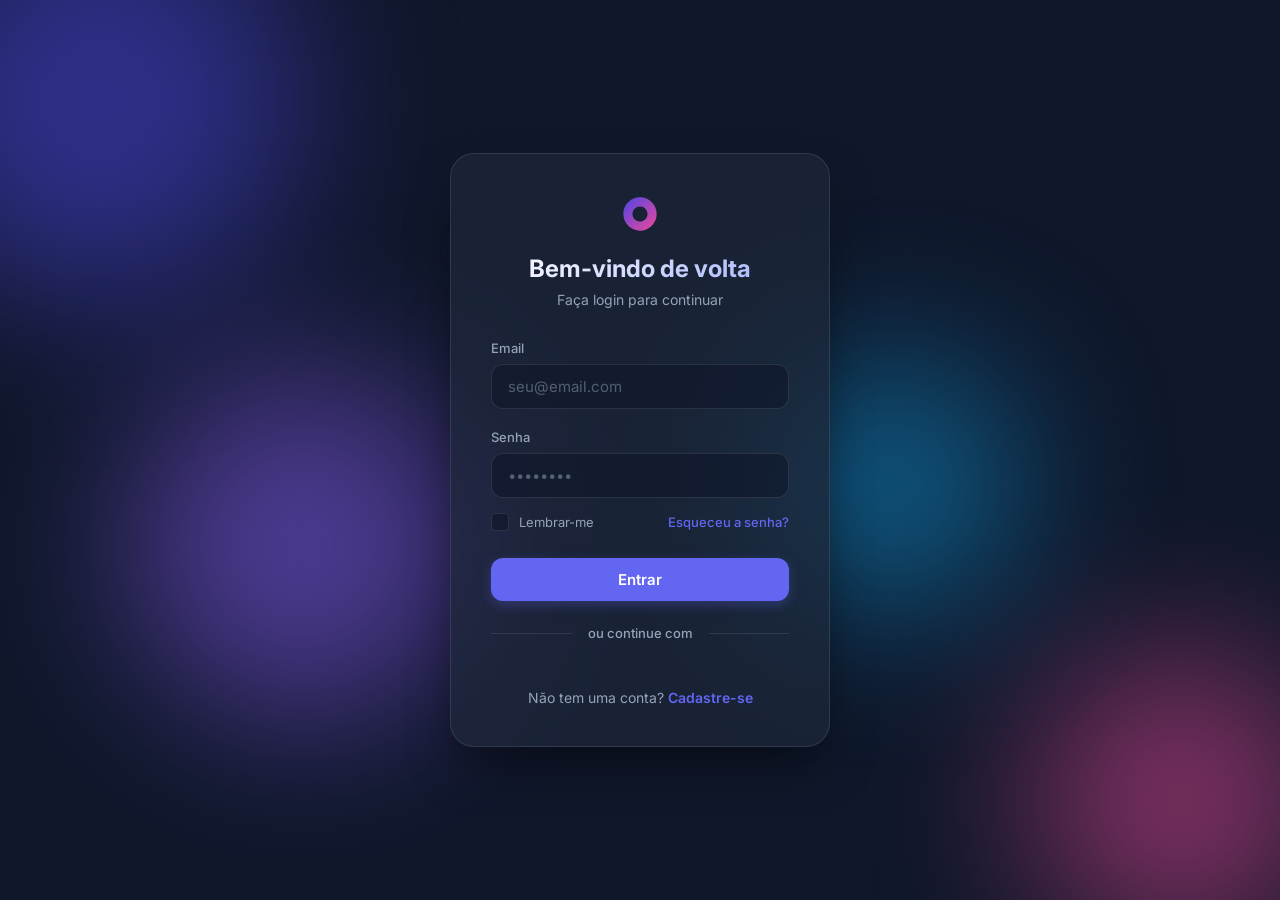
==== index.html @ 13ecdbca "first commit" ====
<!DOCTYPE html>
<html lang="pt-BR">
<head>
    <meta charset="UTF-8">
    <meta name="viewport" content="width=device-width, initial-scale=1.0">
    <title>Login Exclusivo</title>
    <link rel="stylesheet" href="style.css">
    <!-- Google Fonts -->
    <link rel="preconnect" href="https://fonts.googleapis.com">
    <link rel="preconnect" href="https://fonts.gstatic.com" crossorigin>
    <link href="https://fonts.googleapis.com/css2?family=Inter:wght@300;400;500;600;700&display=swap" rel="stylesheet">
    <!-- Google Identity Services -->
    <script src="https://accounts.google.com/gsi/client" async defer></script>
</head>
<body>
    <div class="background-bubbles">
        <div class="bubble"></div>
        <div class="bubble"></div>
        <div class="bubble"></div>
        <div class="bubble"></div>
    </div>
    
    <div class="login-container">
        <div class="login-card">
            <div class="logo-area">
                <svg width="40" height="40" viewBox="0 0 24 24" fill="none" xmlns="http://www.w3.org/2000/svg">
                    <path fill-rule="evenodd" clip-rule="evenodd" d="M12 22C17.5228 22 22 17.5228 22 12C22 6.47715 17.5228 2 12 2C6.47715 2 2 6.47715 2 12C2 17.5228 6.47715 22 12 22ZM12 16.5C14.4853 16.5 16.5 14.4853 16.5 12C16.5 9.51472 14.4853 7.5 12 7.5C9.51472 7.5 7.5 9.51472 7.5 12C7.5 14.4853 9.51472 16.5 12 16.5Z" fill="url(#paint0_linear)"/>
                    <defs>
                        <linearGradient id="paint0_linear" x1="2" y1="2" x2="22" y2="22" gradientUnits="userSpaceOnUse">
                            <stop stop-color="#4F46E5"/>
                            <stop offset="1" stop-color="#EC4899"/>
                        </linearGradient>
                    </defs>
                </svg>
                <h2>Bem-vindo de volta</h2>
                <p>Faça login para continuar</p>
            </div>

            <form id="loginForm" class="login-form">
                <div class="input-group">
                    <label for="email">Email</label>
                    <input type="email" id="email" placeholder="seu@email.com" autocomplete="email" required>
                </div>
                <div class="input-group">
                    <label for="password">Senha</label>
                    <input type="password" id="password" placeholder="••••••••" autocomplete="current-password" required>
                </div>
                <div class="options-group">
                    <label class="checkbox-container">
                        <input type="checkbox" id="remember">
                        <span class="checkmark"></span>
                        Lembrar-me
                    </label>
                    <a href="#" class="forgot-password">Esqueceu a senha?</a>
                </div>
                <button type="submit" class="btn-primary">Entrar</button>
            </form>

            <div class="divider">
                <span>ou continue com</span>
            </div>

            <div class="google-login-wrapper">
                <!-- Fallback Button for visual presentation se o Client ID não for providenciado -->
                <button id="customGoogleBtn" class="btn-google" type="button" style="display:none;">
                    <svg viewBox="0 0 24 24" width="24" height="24" xmlns="http://www.w3.org/2000/svg">
                        <g transform="matrix(1, 0, 0, 1, 27.009001, -39.238998)">
                            <path fill="#4285F4" d="M -3.264,51.509 C -3.264,50.719 -3.334,49.969 -3.454,49.239 L -14.754,49.239 L -14.754,53.749 L -8.284,53.749 C -8.574,55.229 -9.424,56.479 -10.684,57.329 L -10.684,60.329 L -6.824,60.329 C -4.564,58.239 -3.264,55.159 -3.264,51.509 Z"/>
                            <path fill="#34A853" d="M -14.754,63.239 C -11.514,63.239 -8.804,62.159 -6.824,60.329 L -10.684,57.329 C -11.764,58.049 -13.134,58.489 -14.754,58.489 C -17.884,58.489 -20.534,56.379 -21.464,53.529 L -25.464,53.529 L -25.464,56.619 C -23.494,60.539 -19.444,63.239 -14.754,63.239 Z"/>
                            <path fill="#FBBC05" d="M -21.464,53.529 C -21.734,52.729 -21.864,51.879 -21.864,51.029 C -21.864,50.179 -21.724,49.329 -21.464,48.529 L -21.464,45.439 L -25.464,45.439 C -26.284,47.059 -26.754,48.969 -26.754,51.029 C -26.754,53.089 -26.284,54.999 -25.464,56.619 L -21.464,53.529 Z"/>
                            <path fill="#EA4335" d="M -14.754,43.569 C -12.984,43.569 -11.404,44.179 -10.154,45.369 L -6.724,41.939 C -8.804,39.999 -11.514,38.819 -14.754,38.819 C -19.444,38.819 -23.494,41.519 -25.464,45.439 L -21.464,48.529 C -20.534,45.679 -17.884,43.569 -14.754,43.569 Z"/>
                        </g>
                    </svg>
                    <span>Entrar com Google</span>
                </button>
                
                <!-- Divs Reais do Google para integração quando houver Client ID -->
                <div id="g_id_onload"
                     data-client_id="24318605718-sbtikiq99k8hg1eg30hagehr08gb805k.apps.googleusercontent.com"
                     data-context="signin"
                     data-ux_mode="popup"
                     data-callback="handleCredentialResponse"
                     data-auto_prompt="false">
                </div>
                <div class="g_id_signin"
                     data-type="standard"
                     data-shape="pill"
                     data-theme="outline"
                     data-text="signin_with"
                     data-size="large"
                     data-logo_alignment="left"
                     style="display:block;  margin: 0 auto; width: 100%;">
                </div>
            </div>

            <p class="signup-prompt">
                Não tem uma conta? <a href="#">Cadastre-se</a>
            </p>
        </div>
    </div>
    
    <script src="script.js"></script>
</body>
</html>
---- style.css ----
:root {
    --bg-color: #0f172a;
    --card-bg: rgba(30, 41, 59, 0.7);
    --text-main: #f8fafc;
    --text-muted: #94a3b8;
    --primary: #6366f1;
    --primary-hover: #4f46e5;
    --input-bg: rgba(15, 23, 42, 0.6);
    --input-border: rgba(255, 255, 255, 0.1);
    --input-focus: rgba(99, 102, 241, 0.5);
    --google-btn-bg: #ffffff;
    --google-btn-text: #3c4043;
    --google-btn-hover: #f8f9fa;
}

* {
    margin: 0;
    padding: 0;
    box-sizing: border-box;
    font-family: 'Inter', sans-serif;
}

body {
    background-color: var(--bg-color);
    color: var(--text-main);
    min-height: 100vh;
    display: flex;
    justify-content: center;
    align-items: center;
    overflow: hidden;
    position: relative;
}

/* Bolhas de Fundo Animadas */
.background-bubbles {
    position: absolute;
    top: 0;
    left: 0;
    width: 100%;
    height: 100%;
    overflow: hidden;
    z-index: 0;
}

.bubble {
    position: absolute;
    border-radius: 50%;
    filter: blur(80px);
    opacity: 0.5;
    animation: float 10s infinite ease-in-out alternate;
}

.bubble:nth-child(1) {
    width: 400px;
    height: 400px;
    background: #4f46e5; /* Índigo */
    top: -100px;
    left: -100px;
    animation-delay: 0s;
}

.bubble:nth-child(2) {
    width: 300px;
    height: 300px;
    background: #ec4899; /* Rosa */
    bottom: -50px;
    right: -50px;
    animation-delay: -2s;
    animation-duration: 12s;
}

.bubble:nth-child(3) {
    width: 250px;
    height: 250px;
    background: #0ea5e9; /* Azul claro */
    top: 40%;
    left: 60%;
    animation-delay: -5s;
    animation-duration: 8s;
}

.bubble:nth-child(4) {
    width: 350px;
    height: 350px;
    background: #8b5cf6; /* Violeta */
    bottom: 20%;
    left: 10%;
    animation-delay: -7s;
    animation-duration: 15s;
}

@keyframes float {
    0% { transform: translate(0, 0) scale(1); }
    100% { transform: translate(50px, 50px) scale(1.1); }
}

/* Container do Login */
.login-container {
    position: relative;
    z-index: 1;
    width: 100%;
    max-width: 420px;
    padding: 20px;
}

.login-card {
    background: var(--card-bg);
    backdrop-filter: blur(16px);
    -webkit-backdrop-filter: blur(16px);
    border: 1px solid rgba(255, 255, 255, 0.1);
    border-radius: 24px;
    padding: 40px;
    box-shadow: 0 25px 50px -12px rgba(0, 0, 0, 0.5);
    animation: slideUp 0.6s cubic-bezier(0.16, 1, 0.3, 1) both;
}

@keyframes slideUp {
    from { opacity: 0; transform: translateY(30px); }
    to { opacity: 1; transform: translateY(0); }
}

/* Cabecalho */
.logo-area {
    text-align: center;
    margin-bottom: 32px;
}

.logo-area svg {
    margin-bottom: 16px;
}

.logo-area h2 {
    font-size: 24px;
    font-weight: 700;
    margin-bottom: 8px;
    background: linear-gradient(135deg, #fff 0%, #a5b4fc 100%);
    -webkit-background-clip: text;
    background-clip: text;
    -webkit-text-fill-color: transparent;
}

.logo-area p {
    color: var(--text-muted);
    font-size: 14px;
}

/* Formulário */
.login-form {
    display: flex;
    flex-direction: column;
    gap: 20px;
}

.input-group {
    display: flex;
    flex-direction: column;
    gap: 8px;
}

.input-group label {
    font-size: 13px;
    font-weight: 500;
    color: var(--text-muted);
}

.input-group input {
    width: 100%;
    padding: 12px 16px;
    background: var(--input-bg);
    border: 1px solid var(--input-border);
    border-radius: 12px;
    color: var(--text-main);
    font-size: 15px;
    transition: all 0.3s ease;
    outline: none;
}

.input-group input:focus {
    border-color: var(--primary);
    box-shadow: 0 0 0 4px var(--input-focus);
}

.input-group input::placeholder {
    color: rgba(148, 163, 184, 0.5);
}

.options-group {
    display: flex;
    justify-content: space-between;
    align-items: center;
    margin-top: -4px;
}

/* Checkbox Customizado */
.checkbox-container {
    display: flex;
    align-items: center;
    position: relative;
    padding-left: 28px;
    cursor: pointer;
    font-size: 13px;
    color: var(--text-muted);
    user-select: none;
}

.checkbox-container input {
    position: absolute;
    opacity: 0;
    cursor: pointer;
    height: 0;
    width: 0;
}

.checkmark {
    position: absolute;
    top: 50%;
    left: 0;
    transform: translateY(-50%);
    height: 18px;
    width: 18px;
    background-color: var(--input-bg);
    border: 1px solid var(--input-border);
    border-radius: 4px;
    transition: all 0.3s ease;
}

.checkbox-container:hover input ~ .checkmark {
    border-color: var(--text-muted);
}

.checkbox-container input:checked ~ .checkmark {
    background-color: var(--primary);
    border-color: var(--primary);
}

.checkmark:after {
    content: "";
    position: absolute;
    display: none;
    left: 6px;
    top: 2px;
    width: 4px;
    height: 8px;
    border: solid white;
    border-width: 0 2px 2px 0;
    transform: rotate(45deg);
}

.checkbox-container input:checked ~ .checkmark:after {
    display: block;
}

.forgot-password {
    font-size: 13px;
    color: var(--primary);
    text-decoration: none;
    font-weight: 500;
    transition: color 0.3s ease;
}

.forgot-password:hover {
    color: #818cf8;
    text-decoration: underline;
}

/* Botoes */
.btn-primary {
    width: 100%;
    padding: 12px;
    background: var(--primary);
    color: white;
    border: none;
    border-radius: 12px;
    font-size: 15px;
    font-weight: 600;
    cursor: pointer;
    transition: all 0.3s ease;
    margin-top: 8px;
    box-shadow: 0 4px 12px rgba(99, 102, 241, 0.3);
}

.btn-primary:hover {
    background: var(--primary-hover);
    transform: translateY(-2px);
    box-shadow: 0 6px 16px rgba(99, 102, 241, 0.4);
}

.btn-primary:active {
    transform: translateY(0);
}

/* Divisor */
.divider {
    display: flex;
    align-items: center;
    text-align: center;
    margin: 24px 0;
}

.divider::before,
.divider::after {
    content: '';
    flex: 1;
    border-bottom: 1px solid var(--input-border);
}

.divider span {
    padding: 0 16px;
    color: var(--text-muted);
    font-size: 13px;
    font-weight: 500;
}

/* Google Login Button */
.google-login-wrapper {
    display: flex;
    justify-content: center;
    width: 100%;
}

.btn-google {
    display: flex;
    align-items: center;
    justify-content: center;
    gap: 12px;
    width: 100%;
    padding: 12px;
    background: var(--google-btn-bg);
    color: var(--google-btn-text);
    border: 1px solid transparent;
    border-radius: 12px;
    font-size: 15px;
    font-weight: 600;
    cursor: pointer;
    transition: all 0.3s ease;
}

.btn-google:hover {
    background: var(--google-btn-hover);
    transform: translateY(-2px);
    box-shadow: 0 4px 12px rgba(0, 0, 0, 0.1);
}

.btn-google:active {
    transform: translateY(0);
}

/* Rodapé */
.signup-prompt {
    text-align: center;
    margin-top: 24px;
    font-size: 14px;
    color: var(--text-muted);
}

.signup-prompt a {
    color: var(--primary);
    text-decoration: none;
    font-weight: 600;
    transition: color 0.3s ease;
}

.signup-prompt a:hover {
    color: #818cf8;
    text-decoration: underline;
}

/* Tabela Responsividade */
@media (max-width: 480px) {
    .login-card {
        padding: 30px 20px;
    }
}
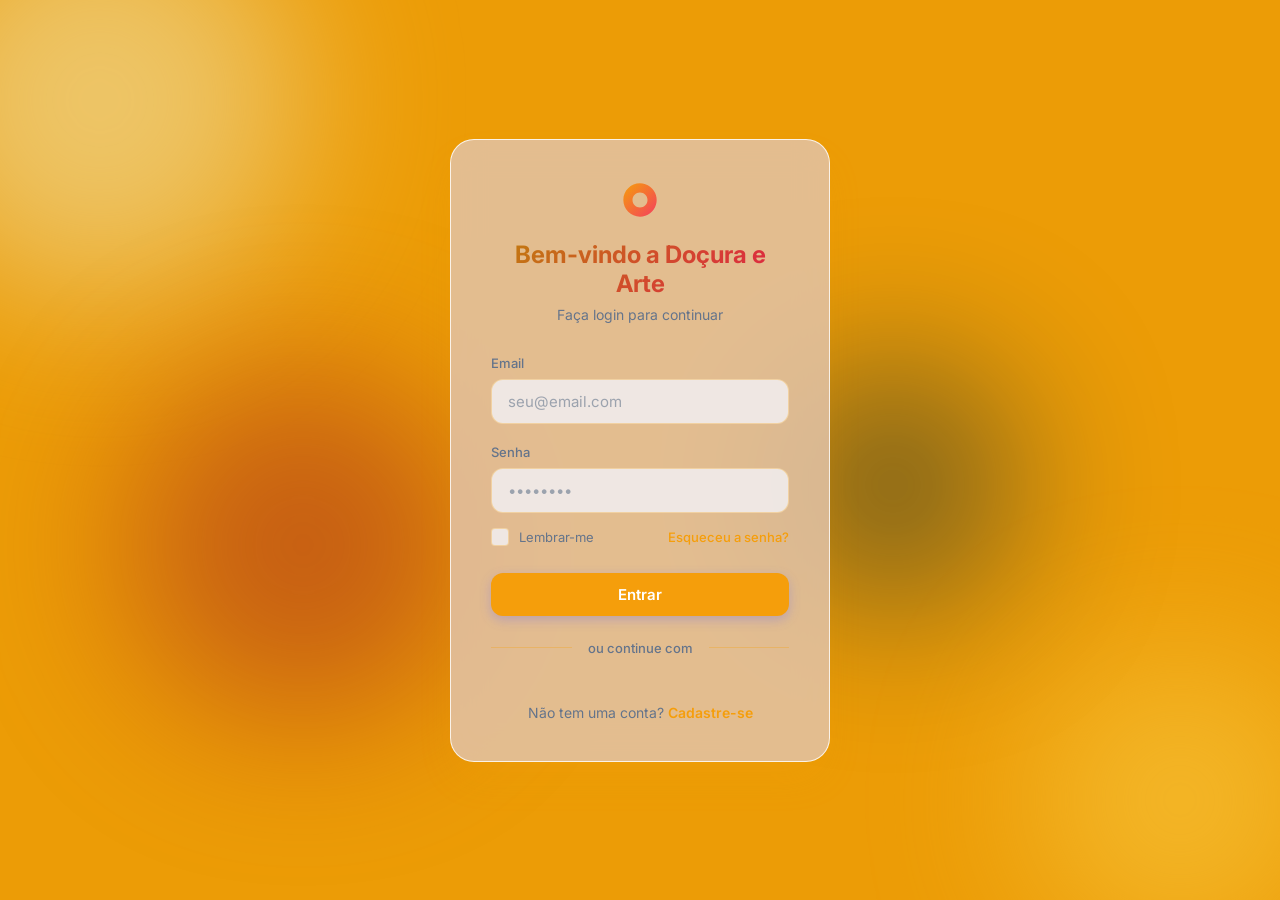
==== commit 2e065dc7: "cor de entrada" ====
--- a/index.html
+++ b/index.html
@@ -27,12 +27,12 @@
                     <path fill-rule="evenodd" clip-rule="evenodd" d="M12 22C17.5228 22 22 17.5228 22 12C22 6.47715 17.5228 2 12 2C6.47715 2 2 6.47715 2 12C2 17.5228 6.47715 22 12 22ZM12 16.5C14.4853 16.5 16.5 14.4853 16.5 12C16.5 9.51472 14.4853 7.5 12 7.5C9.51472 7.5 7.5 9.51472 7.5 12C7.5 14.4853 9.51472 16.5 12 16.5Z" fill="url(#paint0_linear)"/>
                     <defs>
                         <linearGradient id="paint0_linear" x1="2" y1="2" x2="22" y2="22" gradientUnits="userSpaceOnUse">
-                            <stop stop-color="#4F46E5"/>
-                            <stop offset="1" stop-color="#EC4899"/>
+                            <stop stop-color="#F59E0B"/>
+                            <stop offset="1" stop-color="#F43F5E"/>
                         </linearGradient>
                     </defs>
                 </svg>
-                <h2>Bem-vindo de volta</h2>
+                <h2>Bem-vindo a Doçura e Arte</h2>
                 <p>Faça login para continuar</p>
             </div>
 
--- a/style.css
+++ b/style.css
@@ -1,16 +1,16 @@
 :root {
-    --bg-color: #0f172a;
-    --card-bg: rgba(30, 41, 59, 0.7);
-    --text-main: #f8fafc;
-    --text-muted: #94a3b8;
-    --primary: #6366f1;
-    --primary-hover: #4f46e5;
-    --input-bg: rgba(15, 23, 42, 0.6);
-    --input-border: rgba(255, 255, 255, 0.1);
-    --input-focus: rgba(99, 102, 241, 0.5);
-    --google-btn-bg: #ffffff;
-    --google-btn-text: #3c4043;
-    --google-btn-hover: #f8f9fa;
+    --bg-color: #ec9c06; /* Fundo mais claro e aconchegante (Orange 50) */
+    --card-bg: rgba(226, 195, 169, 0.85); /* Vidro branco bem claro e alegre */
+    --text-main: #1e293b; /* Texto escuro para leitura no fundo claro */
+    --text-muted: #64748b;
+    --primary: #f59e0b; /* Laranja vibrante */
+    --primary-hover: #d97706;
+    --input-bg: rgba(241, 237, 237, 0.9);
+    --input-border: rgba(245, 158, 11, 0.3);
+    --input-focus: rgba(245, 158, 11, 0.6);
+    --google-btn-bg: #be4a4a;
+    --google-btn-text: #1e293b;
+    --google-btn-hover: #f1f5f9;
 }
 
 * {
@@ -53,7 +53,7 @@
 .bubble:nth-child(1) {
     width: 400px;
     height: 400px;
-    background: #4f46e5; /* Índigo */
+    background: #eeedc7; /* Rosa Suave/Doce */
     top: -100px;
     left: -100px;
     animation-delay: 0s;
@@ -62,7 +62,7 @@
 .bubble:nth-child(2) {
     width: 300px;
     height: 300px;
-    background: #ec4899; /* Rosa */
+    background: #fcd34d; /* Amarelo Ensolarado */
     bottom: -50px;
     right: -50px;
     animation-delay: -2s;
@@ -72,7 +72,7 @@
 .bubble:nth-child(3) {
     width: 250px;
     height: 250px;
-    background: #0ea5e9; /* Azul claro */
+    background: #062635; /* Azul Bebê */
     top: 40%;
     left: 60%;
     animation-delay: -5s;
@@ -82,7 +82,7 @@
 .bubble:nth-child(4) {
     width: 350px;
     height: 350px;
-    background: #8b5cf6; /* Violeta */
+    background: #a12121; /* Pink Pastel */
     bottom: 20%;
     left: 10%;
     animation-delay: -7s;
@@ -107,10 +107,10 @@
     background: var(--card-bg);
     backdrop-filter: blur(16px);
     -webkit-backdrop-filter: blur(16px);
-    border: 1px solid rgba(255, 255, 255, 0.1);
+    border: 1px solid rgba(255, 255, 255, 0.8);
     border-radius: 24px;
     padding: 40px;
-    box-shadow: 0 25px 50px -12px rgba(0, 0, 0, 0.5);
+    box-shadow: 0 20px 40px -10px rgba(245, 158, 11, 0.2); /* Sombra quente e leve */
     animation: slideUp 0.6s cubic-bezier(0.16, 1, 0.3, 1) both;
 }
 
@@ -133,7 +133,7 @@
     font-size: 24px;
     font-weight: 700;
     margin-bottom: 8px;
-    background: linear-gradient(135deg, #fff 0%, #a5b4fc 100%);
+    background: linear-gradient(135deg, #c07e0d 0%, #E11D48 100%); /* Laranja pro Rosa vibrante */
     -webkit-background-clip: text;
     background-clip: text;
     -webkit-text-fill-color: transparent;
@@ -181,7 +181,7 @@
 }
 
 .input-group input::placeholder {
-    color: rgba(148, 163, 184, 0.5);
+    color: rgba(100, 116, 139, 0.6);
 }
 
 .options-group {
@@ -327,7 +327,7 @@
     padding: 12px;
     background: var(--google-btn-bg);
     color: var(--google-btn-text);
-    border: 1px solid transparent;
+    border: 1px solid #cbd5e1; /* Borda visível no Light Mode */
     border-radius: 12px;
     font-size: 15px;
     font-weight: 600;
